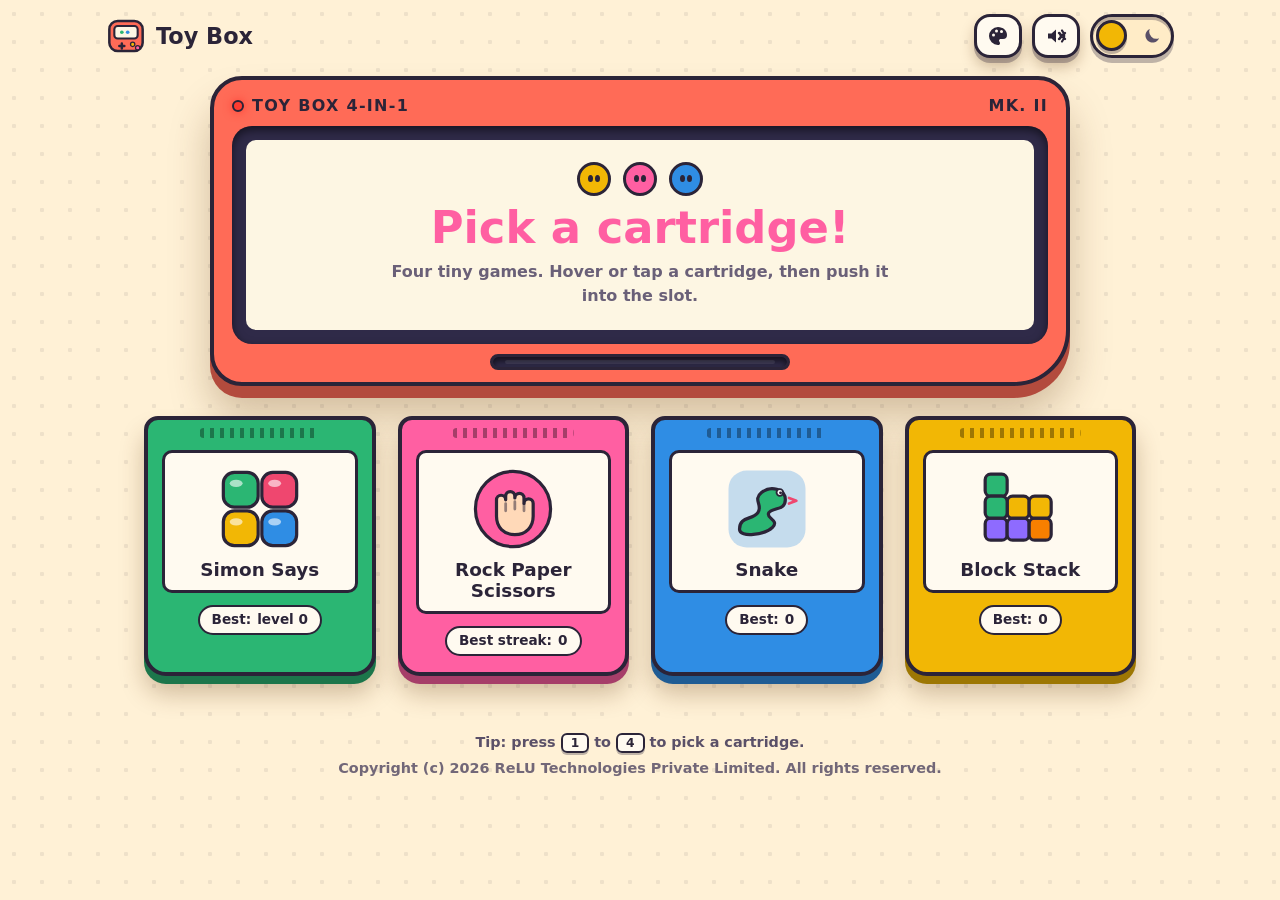
==== index.html @ 9ceb3d46 "Redesign as Toy Box Arcade with light and dark themes Replace the cyberpunk look with a toy-console " ====
<!DOCTYPE html>
<!-- Copyright (c) 2026 ReLU Technologies Private Limited. All rights reserved. -->
<html lang="en" data-theme="light">

<head>
    <meta charset="UTF-8">
    <meta name="viewport" content="width=device-width, initial-scale=1.0">
    <meta name="description" content="Toy Box Arcade - a playroom of four quick browser games on a chunky toy console. Light and dark themes.">
    <meta name="theme-color" content="#fff1d6">
    <meta property="og:title" content="Toy Box Arcade">
    <meta property="og:description" content="Four quick browser games on a chunky toy console. Pick a cartridge and play.">
    <meta property="og:type" content="website">
    <title>Toy Box Arcade</title>
    <link rel="icon" type="image/svg+xml" href="favicon.svg">
    <link rel="preload" href="fonts/fredoka.woff2" as="font" type="font/woff2" crossorigin>
    <script>
        // Set the theme before first paint to avoid a flash
        (function () {
            try {
                var t = localStorage.getItem('toybox_theme');
                if (t !== 'light' && t !== 'dark') t = matchMedia('(prefers-color-scheme: dark)').matches ? 'dark' : 'light';
                document.documentElement.dataset.theme = t;
                var s = localStorage.getItem('toybox_shell');
                if (s) document.documentElement.dataset.shell = s;
            } catch (e) { }
        })();
    </script>
    <link rel="stylesheet" href="toybox.css">
    <link rel="stylesheet" href="hub.css">
</head>

<body>
    <a class="skip-link" href="#games">Skip to games</a>

    <header class="topbar">
        <a class="brand" href="index.html" aria-label="Toy Box Arcade home">
            <svg class="brand-mark" aria-hidden="true"><use href="assets/icons.svg#i-brand"></use></svg>
            <span>Toy Box</span>
        </a>
        <div class="topbar-actions">
            <button type="button" class="toy-btn toy-btn--ghost icon-btn" id="shell-btn" aria-label="Change console color" title="Change console color">
                <svg aria-hidden="true"><use href="assets/icons.svg#i-paint"></use></svg>
            </button>
            <button type="button" class="toy-btn toy-btn--ghost icon-btn hud-audio-toggle" aria-label="Sound" aria-pressed="true" title="Sound on / off">
                <svg aria-hidden="true"><use href="assets/icons.svg#i-sound"></use></svg>
            </button>
            <button type="button" class="theme-switch" data-theme-toggle role="switch" aria-checked="false" aria-label="Dark mode" title="Light / dark mode">
                <svg class="ts-icon ts-sun" aria-hidden="true"><use href="assets/icons.svg#i-sun"></use></svg>
                <svg class="ts-icon ts-moon" aria-hidden="true"><use href="assets/icons.svg#i-moon"></use></svg>
                <span class="ts-knob"></span>
            </button>
        </div>
    </header>

    <main>
        <section class="game-console hub-console" id="console" style="--gc-w: 860px" aria-labelledby="hub-title">
            <div class="console-head">
                <span class="plate"><span class="led" aria-hidden="true"></span>Toy Box 4-in-1</span>
                <span class="plate" aria-hidden="true">Mk. II</span>
            </div>
            <div class="bezel">
                <div class="screen hub-screen" id="hub-screen" aria-live="polite">
                    <div class="screen-faces" aria-hidden="true">
                        <span class="face f1"></span><span class="face f2"></span><span class="face f3"></span>
                    </div>
                    <h1 id="hub-title">Pick a cartridge!</h1>
                    <p id="hub-desc">Four tiny games. Hover or tap a cartridge, then push it into the slot.</p>
                    <p class="hub-record" id="hub-record" hidden></p>
                </div>
            </div>
            <div class="slot" aria-hidden="true"><span></span></div>
        </section>

        <section class="shelf" id="games" aria-label="Games">
            <a class="cart cart--green" href="Games/Project_Memory/index.html" data-game="memory"
               data-title="Simon Says" data-desc="Watch the colors light up, then repeat the pattern. How long can you remember?">
                <span class="cart-grip" aria-hidden="true"></span>
                <span class="cart-label">
                    <svg class="cart-art" aria-hidden="true"><use href="assets/icons.svg#a-memory"></use></svg>
                    <span class="cart-name">Simon Says</span>
                </span>
                <span class="chip" id="record-memory">Best: <b>level 0</b></span>
            </a>
            <a class="cart cart--pink" href="Games/Project_RPS/index.html" data-game="rps"
               data-title="Rock Paper Scissors" data-desc="Beat the robot in a best-of-1, 3 or 5 and build a winning streak.">
                <span class="cart-grip" aria-hidden="true"></span>
                <span class="cart-label">
                    <svg class="cart-art" aria-hidden="true"><use href="assets/icons.svg#a-rps"></use></svg>
                    <span class="cart-name">Rock Paper Scissors</span>
                </span>
                <span class="chip" id="record-rps">Best streak: <b>0</b></span>
            </a>
            <a class="cart cart--blue" href="Games/Project_Snake/index.html" data-game="snake"
               data-title="Snake" data-desc="Guide the hungry snake to the snacks without biting your own tail.">
                <span class="cart-grip" aria-hidden="true"></span>
                <span class="cart-label">
                    <svg class="cart-art" aria-hidden="true"><use href="assets/icons.svg#a-snake"></use></svg>
                    <span class="cart-name">Snake</span>
                </span>
                <span class="chip" id="record-snake">Best: <b>0</b></span>
            </a>
            <a class="cart cart--yellow" href="Games/Project_Tetris/index.html" data-game="tetris"
               data-title="Block Stack" data-desc="Spin and drop falling blocks to clear whole lines before they pile up.">
                <span class="cart-grip" aria-hidden="true"></span>
                <span class="cart-label">
                    <svg class="cart-art" aria-hidden="true"><use href="assets/icons.svg#a-tetris"></use></svg>
                    <span class="cart-name">Block Stack</span>
                </span>
                <span class="chip" id="record-tetris">Best: <b>0</b></span>
            </a>
        </section>
    </main>

    <footer class="site-foot">
        <p>Tip: press <kbd>1</kbd> to <kbd>4</kbd> to pick a cartridge.</p>
        <p>Copyright (c) 2026 ReLU Technologies Private Limited. All rights reserved.</p>
    </footer>

    <script src="toybox.js"></script>
    <script src="hub.js"></script>
</body>

</html>
---- toybox.css ----
/* Copyright (c) 2026 ReLU Technologies Private Limited. All rights reserved. */
/* ==========================================================================
   TOYBOX DESIGN SYSTEM - shared tokens and components
   A chunky toy-console playroom with a light (day) and a dark (night) theme.
   Theme is set with <html data-theme="light|dark">, console color with
   <html data-shell="tomato|sky|mint|grape|lemon">.
   ========================================================================== */

@font-face { font-family: "Fredoka"; font-style: normal; font-weight: 300 700; font-display: swap; src: url("fonts/fredoka.woff2") format("woff2"); }
@font-face { font-family: "Nunito"; font-style: normal; font-weight: 200 1000; font-display: swap; src: url("fonts/nunito.woff2") format("woff2"); }

:root,
[data-theme="light"] {
  color-scheme: light;
  --bg: #fff1d6;
  --bg-dots: rgba(43, 36, 56, 0.08);
  --surface: #fffaf0;
  --surface-2: #ffecc7;
  --ink: #2b2438;
  --ink-soft: #5a5068;
  --outline: #2b2438;
  --edge: rgba(43, 36, 56, 0.3);
  --shadow: rgba(88, 52, 10, 0.28);
  --bezel: #2f2a48;
  --screen-bg: #fdf6e3;
  --screen-ink: #2b2438;
  --screen-soft: #6a6078;
  --screen-grid: rgba(43, 36, 56, 0.08);
  --focus: #1558d6;
  --c-green: #2bb673;
  --c-red: #ef476f;
  --c-yellow: #f2b705;
  --c-blue: #2f8de4;
  --c-purple: #8e6bff;
  --c-orange: #f77f00;
  --c-pink: #ff5fa2;
}

[data-theme="dark"] {
  color-scheme: dark;
  --bg: #1c1832;
  --bg-dots: rgba(255, 255, 255, 0.06);
  --surface: #2a2548;
  --surface-2: #352f5c;
  --ink: #f7f1ff;
  --ink-soft: #c3badf;
  --outline: #0d0b1b;
  --edge: rgba(0, 0, 0, 0.45);
  --shadow: rgba(0, 0, 0, 0.5);
  --bezel: #0d0b1b;
  --screen-bg: #16132b;
  --screen-ink: #f7f1ff;
  --screen-soft: #b4abd4;
  --screen-grid: rgba(255, 255, 255, 0.07);
  --focus: #ffd23f;
  --c-green: #3ee08f;
  --c-red: #ff6b8b;
  --c-yellow: #ffd23f;
  --c-blue: #5cb0ff;
  --c-purple: #a58bff;
  --c-orange: #ff9a3c;
  --c-pink: #ff7eb6;
}

:root,
[data-shell="tomato"] { --shell: #ff6b57; }
[data-shell="sky"] { --shell: #4cc3ff; }
[data-shell="mint"] { --shell: #4ddba8; }
[data-shell="grape"] { --shell: #a58bff; }
[data-shell="lemon"] { --shell: #ffd23f; }

:root {
  --shell-edge: color-mix(in srgb, var(--shell) 70%, #000);
  --on-shell: #2b2438;
  --font-display: "Fredoka", ui-rounded, "Arial Rounded MT Bold", system-ui, sans-serif;
  --font-body: "Nunito", ui-rounded, system-ui, -apple-system, "Segoe UI", sans-serif;
  --ease-boing: cubic-bezier(0.34, 1.56, 0.64, 1);
}

@view-transition { navigation: auto; }

*, *::before, *::after { box-sizing: border-box; }

html { -webkit-text-size-adjust: 100%; }

body {
  margin: 0;
  min-height: 100vh;
  min-height: 100dvh;
  font-family: var(--font-body);
  font-size: 1rem;
  line-height: 1.5;
  color: var(--ink);
  background-color: var(--bg);
  background-image: radial-gradient(var(--bg-dots) 2px, transparent 2.5px);
  background-size: 28px 28px;
  transition: background-color 0.4s ease, color 0.4s ease;
}

h1, h2, h3, p { margin: 0; }

img, svg { max-width: 100%; }

button { font: inherit; color: inherit; }

.hidden { display: none !important; }

.visually-hidden {
  position: absolute !important;
  width: 1px; height: 1px;
  overflow: hidden;
  clip: rect(0 0 0 0);
  white-space: nowrap;
}

:focus-visible {
  outline: 4px solid var(--focus);
  outline-offset: 3px;
  border-radius: 8px;
}

.skip-link {
  position: absolute;
  left: 12px; top: -64px;
  z-index: 100;
  padding: 10px 16px;
  background: var(--surface);
  color: var(--ink);
  border: 3px solid var(--outline);
  border-radius: 12px;
  font-weight: 800;
  transition: top 0.15s;
}
.skip-link:focus { top: 12px; }

/* -- Top bar -- */
.topbar {
  display: flex;
  align-items: center;
  justify-content: space-between;
  gap: 12px;
  width: min(100%, 1100px);
  margin: 0 auto;
  padding: 14px 16px;
}

.topbar-actions { display: flex; align-items: center; gap: 10px; flex-wrap: wrap; justify-content: flex-end; }

.brand {
  display: inline-flex;
  align-items: center;
  gap: 10px;
  font: 700 1.4rem/1 var(--font-display);
  color: var(--ink);
  text-decoration: none;
}
.brand-mark { width: 40px; height: 40px; flex: none; }

.page-title {
  font: 700 clamp(1.1rem, 3.4vw, 1.5rem)/1.1 var(--font-display);
  color: var(--ink);
  text-align: center;
  flex: 1;
}

/* -- Buttons -- */
.toy-btn {
  display: inline-flex;
  align-items: center;
  justify-content: center;
  gap: 0.5em;
  min-height: 44px;
  padding: 0.65em 1.25em;
  font: 700 1rem/1.1 var(--font-display);
  color: var(--on-shell);
  background: var(--shell);
  border: 3px solid var(--outline);
  border-radius: 999px;
  box-shadow: 0 5px 0 var(--shell-edge), 0 9px 14px var(--shadow);
  cursor: pointer;
  text-decoration: none;
  touch-action: manipulation;
  -webkit-tap-highlight-color: transparent;
  transition: transform 0.12s var(--ease-boing), box-shadow 0.12s;
}
.toy-btn:hover { transform: translateY(-2px); }
.toy-btn:active { transform: translateY(4px) scale(0.98, 0.95); box-shadow: 0 1px 0 var(--shell-edge); }

.toy-btn--ghost {
  color: var(--ink);
  background: var(--surface);
  box-shadow: 0 5px 0 var(--edge), 0 9px 14px var(--shadow);
}
.toy-btn--ghost:active { box-shadow: 0 1px 0 var(--edge); }

.toy-btn.active,
.toy-btn[aria-pressed="true"].is-choice {
  background: var(--ink);
  color: var(--surface);
}

.icon-btn { width: 48px; padding: 0; border-radius: 16px; }
.icon-btn svg { width: 24px; height: 24px; }

/* Sound toggle: waves hide and a slash appears when muted */
.hud-audio-toggle .slash { display: none; }
.hud-audio-toggle.off .wave { display: none; }
.hud-audio-toggle.off .slash { display: inline; }

/* -- Light / dark switch -- */
.theme-switch {
  position: relative;
  width: 84px;
  height: 44px;
  padding: 0;
  background: var(--surface-2);
  border: 3px solid var(--outline);
  border-radius: 999px;
  box-shadow: inset 0 3px 0 var(--edge), 0 5px 0 var(--edge);
  cursor: pointer;
  -webkit-tap-highlight-color: transparent;
}
.theme-switch .ts-icon {
  position: absolute;
  top: 9px;
  width: 20px; height: 20px;
  color: var(--ink-soft);
}
.theme-switch .ts-sun { left: 9px; }
.theme-switch .ts-moon { right: 9px; }
.theme-switch .ts-knob {
  position: absolute;
  top: 3px; left: 3px;
  width: 31px; height: 31px;
  background: var(--c-yellow);
  border: 3px solid var(--outline);
  border-radius: 50%;
  box-shadow: 0 3px 0 var(--edge);
  transition: transform 0.35s var(--ease-boing), background-color 0.3s;
}
.theme-switch[aria-checked="true"] .ts-knob {
  transform: translateX(40px);
  background: #e7dcff;
}

/* -- Panels, chips, console frame -- */
.chip {
  display: inline-flex;
  align-items: center;
  gap: 6px;
  padding: 4px 12px;
  font: 700 0.85rem/1.3 var(--font-display);
  color: var(--ink);
  background: var(--surface);
  border: 2px solid var(--outline);
  border-radius: 999px;
}
.chip b { font-weight: 700; }

.game-console {
  position: relative;
  width: min(100%, var(--gc-w, 760px));
  margin: 8px auto 40px;
  padding: 18px 18px 22px;
  background: var(--shell);
  border: 4px solid var(--outline);
  border-radius: 32px 32px 56px 32px;
  box-shadow: 0 12px 0 var(--shell-edge), 0 30px 40px var(--shadow);
  transition: background-color 0.4s;
}

.console-head {
  display: flex;
  align-items: center;
  justify-content: space-between;
  gap: 10px;
  flex-wrap: wrap;
  margin-bottom: 12px;
  color: var(--on-shell);
}
.console-head .plate {
  font: 700 1rem/1 var(--font-display);
  letter-spacing: 0.08em;
  text-transform: uppercase;
}
.led {
  display: inline-block;
  width: 12px; height: 12px;
  margin-right: 8px;
  vertical-align: -1px;
  background: #ff3b30;
  border: 2px solid var(--outline);
  border-radius: 50%;
  box-shadow: 0 0 10px #ff3b30;
  animation: led-blink 2.4s ease-in-out infinite;
}
@keyframes led-blink { 50% { opacity: 0.45; } }

.bezel {
  padding: 14px;
  background: var(--bezel);
  border-radius: 20px;
  box-shadow: inset 0 4px 10px rgba(0, 0, 0, 0.55);
}

.screen {
  position: relative;
  padding: 16px;
  color: var(--screen-ink);
  background: var(--screen-bg);
  border-radius: 10px;
  overflow: hidden;
  transition: background-color 0.4s, color 0.4s;
}

.console-foot {
  display: flex;
  align-items: center;
  justify-content: center;
  flex-wrap: wrap;
  gap: 14px;
  margin-top: 18px;
}

/* -- Overlays (pause / game over) -- */
.toy-overlay {
  position: absolute;
  inset: 0;
  z-index: 5;
  flex-direction: column;
  align-items: center;
  justify-content: center;
  gap: 8px;
  padding: 16px;
  text-align: center;
  color: var(--screen-ink);
  background: color-mix(in srgb, var(--screen-bg) 88%, transparent);
  cursor: pointer;
}
.toy-overlay .overlay-title { font: 700 clamp(2rem, 8vw, 3rem)/1 var(--font-display); color: var(--c-pink); }
.toy-overlay .overlay-sub { font-weight: 700; color: var(--screen-soft); }

.toy-card {
  padding: 22px 26px;
  text-align: center;
  background: var(--surface);
  color: var(--ink);
  border: 4px solid var(--outline);
  border-radius: 24px;
  box-shadow: 0 8px 0 var(--edge), 0 18px 30px var(--shadow);
  animation: pop-in 0.45s var(--ease-boing);
}
.toy-card h2 { font: 700 1.9rem/1.1 var(--font-display); margin-bottom: 6px; }
.toy-card p { color: var(--ink-soft); font-weight: 700; margin-bottom: 14px; }

@keyframes pop-in {
  from { transform: scale(0.6) rotate(-4deg); opacity: 0; }
  to { transform: scale(1) rotate(0); opacity: 1; }
}

/* -- On-screen touch controls -- */
.touch-pad { display: none; }
@media (hover: none), (pointer: coarse) {
  .touch-pad { display: grid; }
}

.round-btn {
  width: 64px; height: 64px;
  padding: 0;
  display: grid;
  place-items: center;
  font: 700 1.5rem/1 var(--font-display);
  color: var(--ink);
  background: var(--surface);
  border: 3px solid var(--outline);
  border-radius: 50%;
  box-shadow: 0 6px 0 var(--edge), 0 10px 14px var(--shadow);
  cursor: pointer;
  touch-action: manipulation;
  -webkit-tap-highlight-color: transparent;
  user-select: none;
  transition: transform 0.1s;
}
.round-btn:active { transform: translateY(5px) scale(0.96); box-shadow: 0 1px 0 var(--edge); }

/* -- Footer -- */
.site-foot {
  margin: 56px auto 28px;
  padding: 0 16px;
  text-align: center;
  color: var(--ink-soft);
  font-size: 0.9rem;
  font-weight: 700;
}
.site-foot p + p { margin-top: 4px; font-weight: 600; opacity: 0.85; }

@media (prefers-reduced-motion: reduce) {
  *, *::before, *::after {
    animation-duration: 0.01ms !important;
    animation-iteration-count: 1 !important;
    transition-duration: 0.01ms !important;
    scroll-behavior: auto !important;
  }
  @view-transition { navigation: none; }
}

@media (forced-colors: active) {
  .toy-btn, .round-btn, .chip, .theme-switch, .game-console, .toy-card { border-color: CanvasText; }
}
---- hub.css ----
/* Copyright (c) 2026 ReLU Technologies Private Limited. All rights reserved. */
/* Hub page: the console on the desk and the cartridge shelf */

main { padding: 0 16px; }

.hub-console { margin-top: 4px; margin-bottom: 0; padding-bottom: 38px; }

.hub-screen {
  min-height: 190px;
  display: flex;
  flex-direction: column;
  justify-content: center;
  align-items: center;
  gap: 8px;
  text-align: center;
}
.hub-screen h1 {
  font: 700 clamp(1.8rem, 6vw, 2.8rem)/1.05 var(--font-display);
  color: var(--accent, var(--c-pink));
  transition: color 0.25s;
}
.hub-screen p { max-width: 46ch; color: var(--screen-soft); font-weight: 700; }
.hub-screen .hub-record { color: var(--screen-ink); font-family: var(--font-display); }
.hub-screen.swap h1,
.hub-screen.swap p { animation: swap-in 0.3s var(--ease-boing); }
@keyframes swap-in { from { transform: translateY(8px) scale(0.96); opacity: 0; } }

.screen-faces { display: flex; gap: 12px; }
.face {
  position: relative;
  width: 34px; height: 34px;
  border-radius: 50%;
  background: var(--c-yellow);
  border: 3px solid var(--screen-ink);
  animation: bob 2.2s ease-in-out infinite;
}
.face::before, .face::after {
  content: "";
  position: absolute;
  top: 10px;
  width: 5px; height: 7px;
  background: var(--screen-ink);
  border-radius: 50%;
}
.face::before { left: 8px; }
.face::after { right: 8px; }
.face.f2 { background: var(--c-pink); animation-delay: -0.7s; }
.face.f3 { background: var(--c-blue); animation-delay: -1.4s; }
@keyframes bob { 50% { transform: translateY(-9px) rotate(6deg); } }

/* The cartridge slot under the screen */
.slot {
  position: absolute;
  left: 50%;
  bottom: 12px;
  width: min(60%, 300px);
  height: 16px;
  transform: translateX(-50%);
  background: var(--bezel);
  border: 3px solid var(--outline);
  border-radius: 8px;
  box-shadow: inset 0 4px 6px rgba(0, 0, 0, 0.6);
}
.slot span {
  position: absolute;
  inset: 3px 12px;
  border-radius: 4px;
  background: rgba(255, 255, 255, 0.08);
}

/* -- Cartridge shelf -- */
.shelf {
  display: grid;
  grid-template-columns: repeat(auto-fit, minmax(190px, 1fr));
  gap: 22px;
  width: min(100%, 1000px);
  margin: 30px auto 0;
  padding: 0 4px;
}

.cart {
  --cart: var(--c-green);
  position: relative;
  display: flex;
  flex-direction: column;
  align-items: center;
  gap: 12px;
  padding: 30px 14px 16px;
  color: var(--ink);
  text-decoration: none;
  background: var(--cart);
  border: 4px solid var(--outline);
  border-radius: 14px 14px 22px 22px;
  box-shadow: 0 8px 0 color-mix(in srgb, var(--cart) 65%, #000), 0 18px 24px var(--shadow);
  cursor: pointer;
  -webkit-tap-highlight-color: transparent;
  transition: transform 0.25s var(--ease-boing), box-shadow 0.25s;
}
.cart--green { --cart: var(--c-green); }
.cart--pink { --cart: var(--c-pink); }
.cart--blue { --cart: var(--c-blue); }
.cart--yellow { --cart: var(--c-yellow); }

/* Ridged grip across the top */
.cart-grip {
  position: absolute;
  top: 8px; left: 50%;
  width: 54%; height: 10px;
  transform: translateX(-50%);
  background: repeating-linear-gradient(90deg, rgba(0, 0, 0, 0.35) 0 4px, transparent 4px 10px);
  border-radius: 4px;
}

.cart-label {
  display: flex;
  flex-direction: column;
  align-items: center;
  gap: 6px;
  width: 100%;
  padding: 12px 8px 10px;
  background: var(--surface);
  border: 3px solid var(--outline);
  border-radius: 10px;
}
.cart-art { width: 88px; height: 88px; transition: transform 0.4s var(--ease-boing); }
.cart-name { font: 700 1.15rem/1.15 var(--font-display); text-align: center; color: var(--ink); }

.cart:hover, .cart:focus-visible { transform: translateY(-12px) rotate(-1.2deg); }
.cart:nth-child(even):hover, .cart:nth-child(even):focus-visible { transform: translateY(-12px) rotate(1.2deg); }
.cart:hover .cart-art, .cart:focus-visible .cart-art { transform: scale(1.12) rotate(-6deg); }
.cart:active { transform: translateY(-2px) scale(0.98); }

/* Pushed into the slot: slide up toward the console */
.cart.inserting {
  z-index: 10;
  animation: insert 0.55s cubic-bezier(0.5, 0, 0.7, 0.3) forwards;
}
@keyframes insert {
  0% { transform: translateY(-12px); }
  30% { transform: translateY(6px); }
  100% { transform: translateY(-260px) scale(0.85); opacity: 0.2; }
}

kbd {
  padding: 1px 8px;
  font: 700 0.85em var(--font-display);
  color: var(--ink);
  background: var(--surface);
  border: 2px solid var(--outline);
  border-radius: 6px;
  box-shadow: 0 2px 0 var(--edge);
}

@media (max-width: 520px) {
  .shelf { grid-template-columns: repeat(2, 1fr); gap: 16px; }
  .cart { padding: 26px 8px 12px; }
  .cart-art { width: 64px; height: 64px; }
  .cart-name { font-size: 0.95rem; }
  .site-foot p:first-child { display: none; }
}

@media (prefers-reduced-motion: reduce) {
  .cart:hover, .cart:focus-visible, .cart:nth-child(even):hover, .cart:nth-child(even):focus-visible { transform: none; }
  .face { animation: none; }
}
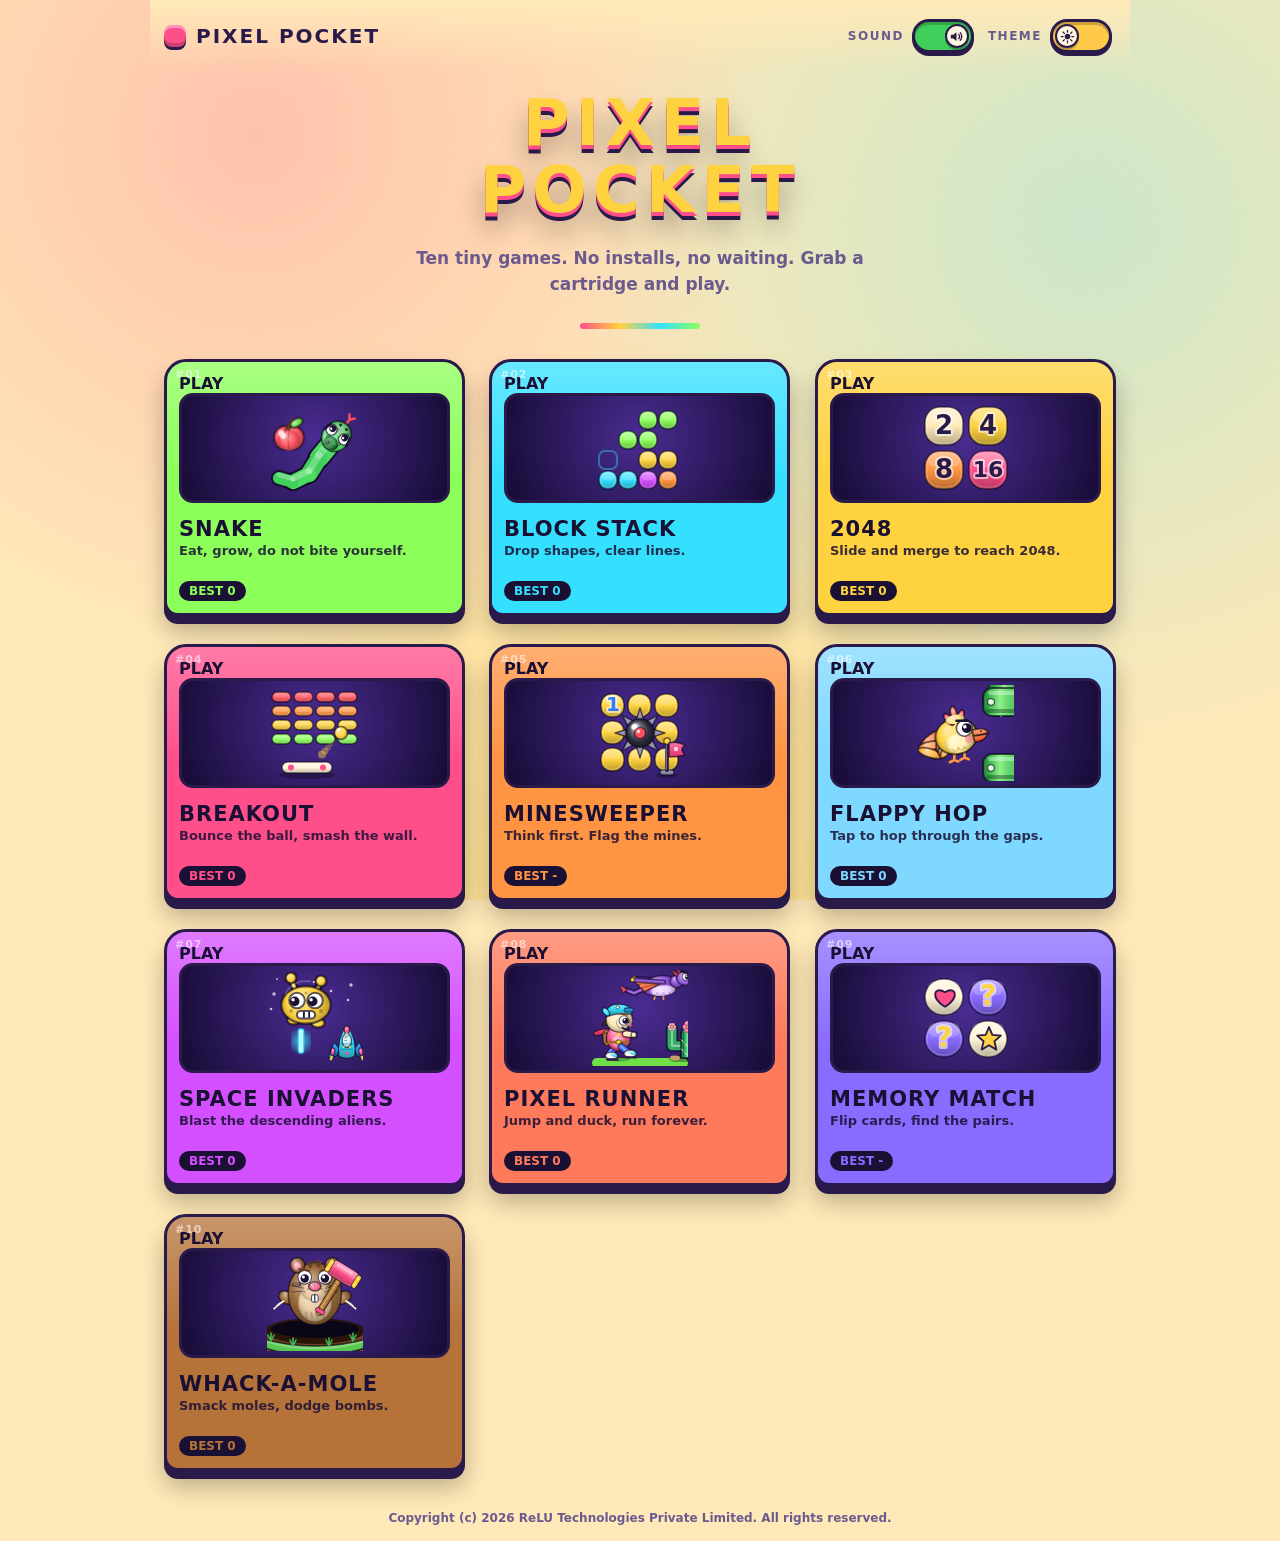
==== commit 89dbf075: "Rebuild as Pixel Pocket: 10 games, smooth vector art, toggle switches - Replace Toy Box (Simon, RPS," ====
--- a/index.html
+++ b/index.html
@@ -1,123 +1,41 @@
 <!DOCTYPE html>
 <!-- Copyright (c) 2026 ReLU Technologies Private Limited. All rights reserved. -->
-<html lang="en" data-theme="light">
-
+<html lang="en" data-mode="night">
 <head>
-    <meta charset="UTF-8">
-    <meta name="viewport" content="width=device-width, initial-scale=1.0">
-    <meta name="description" content="Toy Box Arcade - a playroom of four quick browser games on a chunky toy console. Light and dark themes.">
-    <meta name="theme-color" content="#fff1d6">
-    <meta property="og:title" content="Toy Box Arcade">
-    <meta property="og:description" content="Four quick browser games on a chunky toy console. Pick a cartridge and play.">
-    <meta property="og:type" content="website">
-    <title>Toy Box Arcade</title>
-    <link rel="icon" type="image/svg+xml" href="favicon.svg">
-    <link rel="preload" href="fonts/fredoka.woff2" as="font" type="font/woff2" crossorigin>
-    <script>
-        // Set the theme before first paint to avoid a flash
-        (function () {
-            try {
-                var t = localStorage.getItem('toybox_theme');
-                if (t !== 'light' && t !== 'dark') t = matchMedia('(prefers-color-scheme: dark)').matches ? 'dark' : 'light';
-                document.documentElement.dataset.theme = t;
-                var s = localStorage.getItem('toybox_shell');
-                if (s) document.documentElement.dataset.shell = s;
-            } catch (e) { }
-        })();
-    </script>
-    <link rel="stylesheet" href="toybox.css">
-    <link rel="stylesheet" href="hub.css">
+  <meta charset="UTF-8">
+  <meta name="viewport" content="width=device-width, initial-scale=1.0">
+  <meta name="description" content="Pixel Pocket - ten tiny pixel games including Snake, Block Stack, 2048, Breakout, Minesweeper, Flappy Hop, Space Invaders, Runner, Memory Match and Whack-a-Mole.">
+  <title>Pixel Pocket</title>
+  <link rel="icon" href="favicon.svg" type="image/svg+xml">
+  <link rel="stylesheet" href="pixel.css">
 </head>
-
 <body>
-    <a class="skip-link" href="#games">Skip to games</a>
-
-    <header class="topbar">
-        <a class="brand" href="index.html" aria-label="Toy Box Arcade home">
-            <svg class="brand-mark" aria-hidden="true"><use href="assets/icons.svg#i-brand"></use></svg>
-            <span>Toy Box</span>
-        </a>
-        <div class="topbar-actions">
-            <button type="button" class="toy-btn toy-btn--ghost icon-btn" id="shell-btn" aria-label="Change console color" title="Change console color">
-                <svg aria-hidden="true"><use href="assets/icons.svg#i-paint"></use></svg>
-            </button>
-            <button type="button" class="toy-btn toy-btn--ghost icon-btn hud-audio-toggle" aria-label="Sound" aria-pressed="true" title="Sound on / off">
-                <svg aria-hidden="true"><use href="assets/icons.svg#i-sound"></use></svg>
-            </button>
-            <button type="button" class="theme-switch" data-theme-toggle role="switch" aria-checked="false" aria-label="Dark mode" title="Light / dark mode">
-                <svg class="ts-icon ts-sun" aria-hidden="true"><use href="assets/icons.svg#i-sun"></use></svg>
-                <svg class="ts-icon ts-moon" aria-hidden="true"><use href="assets/icons.svg#i-moon"></use></svg>
-                <span class="ts-knob"></span>
-            </button>
-        </div>
-    </header>
-
-    <main>
-        <section class="game-console hub-console" id="console" style="--gc-w: 860px" aria-labelledby="hub-title">
-            <div class="console-head">
-                <span class="plate"><span class="led" aria-hidden="true"></span>Toy Box 4-in-1</span>
-                <span class="plate" aria-hidden="true">Mk. II</span>
-            </div>
-            <div class="bezel">
-                <div class="screen hub-screen" id="hub-screen" aria-live="polite">
-                    <div class="screen-faces" aria-hidden="true">
-                        <span class="face f1"></span><span class="face f2"></span><span class="face f3"></span>
-                    </div>
-                    <h1 id="hub-title">Pick a cartridge!</h1>
-                    <p id="hub-desc">Four tiny games. Hover or tap a cartridge, then push it into the slot.</p>
-                    <p class="hub-record" id="hub-record" hidden></p>
-                </div>
-            </div>
-            <div class="slot" aria-hidden="true"><span></span></div>
-        </section>
-
-        <section class="shelf" id="games" aria-label="Games">
-            <a class="cart cart--green" href="Games/Project_Memory/index.html" data-game="memory"
-               data-title="Simon Says" data-desc="Watch the colors light up, then repeat the pattern. How long can you remember?">
-                <span class="cart-grip" aria-hidden="true"></span>
-                <span class="cart-label">
-                    <svg class="cart-art" aria-hidden="true"><use href="assets/icons.svg#a-memory"></use></svg>
-                    <span class="cart-name">Simon Says</span>
-                </span>
-                <span class="chip" id="record-memory">Best: <b>level 0</b></span>
-            </a>
-            <a class="cart cart--pink" href="Games/Project_RPS/index.html" data-game="rps"
-               data-title="Rock Paper Scissors" data-desc="Beat the robot in a best-of-1, 3 or 5 and build a winning streak.">
-                <span class="cart-grip" aria-hidden="true"></span>
-                <span class="cart-label">
-                    <svg class="cart-art" aria-hidden="true"><use href="assets/icons.svg#a-rps"></use></svg>
-                    <span class="cart-name">Rock Paper Scissors</span>
-                </span>
-                <span class="chip" id="record-rps">Best streak: <b>0</b></span>
-            </a>
-            <a class="cart cart--blue" href="Games/Project_Snake/index.html" data-game="snake"
-               data-title="Snake" data-desc="Guide the hungry snake to the snacks without biting your own tail.">
-                <span class="cart-grip" aria-hidden="true"></span>
-                <span class="cart-label">
-                    <svg class="cart-art" aria-hidden="true"><use href="assets/icons.svg#a-snake"></use></svg>
-                    <span class="cart-name">Snake</span>
-                </span>
-                <span class="chip" id="record-snake">Best: <b>0</b></span>
-            </a>
-            <a class="cart cart--yellow" href="Games/Project_Tetris/index.html" data-game="tetris"
-               data-title="Block Stack" data-desc="Spin and drop falling blocks to clear whole lines before they pile up.">
-                <span class="cart-grip" aria-hidden="true"></span>
-                <span class="cart-label">
-                    <svg class="cart-art" aria-hidden="true"><use href="assets/icons.svg#a-tetris"></use></svg>
-                    <span class="cart-name">Block Stack</span>
-                </span>
-                <span class="chip" id="record-tetris">Best: <b>0</b></span>
-            </a>
-        </section>
-    </main>
-
-    <footer class="site-foot">
-        <p>Tip: press <kbd>1</kbd> to <kbd>4</kbd> to pick a cartridge.</p>
-        <p>Copyright (c) 2026 ReLU Technologies Private Limited. All rights reserved.</p>
-    </footer>
-
-    <script src="toybox.js"></script>
-    <script src="hub.js"></script>
+  <a class="skip" href="#carts">Skip to games</a>
+  <header class="bar">
+    <a class="logo" href="index.html"><i></i>Pixel Pocket</a>
+    <div class="bar-r"><button class="tgl" id="sound-btn" type="button" role="switch" aria-checked="true" aria-label="Sound"><span class="tgl-label">Sound</span><span class="tgl-track"><span class="tgl-knob"><svg class="i-on" viewBox="0 0 24 24" aria-hidden="true"><path d="M3 9v6h4l5 4V5L7 9H3z" fill="currentColor"/><path d="M15.5 8.5a5 5 0 0 1 0 7M18 6a8.5 8.5 0 0 1 0 12" fill="none" stroke="currentColor" stroke-width="2" stroke-linecap="round"/></svg><svg class="i-off" viewBox="0 0 24 24" aria-hidden="true"><path d="M3 9v6h4l5 4V5L7 9H3z" fill="currentColor"/><path d="M16 9l5 6M21 9l-5 6" fill="none" stroke="currentColor" stroke-width="2" stroke-linecap="round"/></svg></span></span></button><button class="tgl" id="mode-btn" type="button" role="switch" aria-checked="true" aria-label="Night mode"><span class="tgl-label">Theme</span><span class="tgl-track"><span class="tgl-knob"><svg class="i-on" viewBox="0 0 24 24" aria-hidden="true"><path d="M20 14.5A8.5 8.5 0 0 1 9.5 4a8.5 8.5 0 1 0 10.5 10.5z" fill="currentColor"/></svg><svg class="i-off" viewBox="0 0 24 24" aria-hidden="true"><circle cx="12" cy="12" r="4.5" fill="currentColor"/><path d="M12 2v3M12 19v3M2 12h3M19 12h3M4.9 4.9l2.1 2.1M17 17l2.1 2.1M4.9 19.1L7 17M17 7l2.1-2.1" stroke="currentColor" stroke-width="2" stroke-linecap="round"/></svg></span></span></button></div>
+  </header>
+  <main>
+    <section class="hero">
+      <h1>Pixel<br>Pocket</h1>
+      <p>Ten tiny games. No installs, no waiting. Grab a cartridge and play.</p>
+    </section>
+    <ul class="carts" id="carts">
+      <li style="--i:0"><a class="cart" style="--c:#8cff5a" href="Games/snake/index.html" data-g="snake"><div class="art"><canvas data-art="snake"></canvas></div><h2>Snake</h2><p>Eat, grow, do not bite yourself.</p><span class="score">Best <b>0</b></span></a></li>
+      <li style="--i:1"><a class="cart" style="--c:#35e0ff" href="Games/blocks/index.html" data-g="blocks"><div class="art"><canvas data-art="blocks"></canvas></div><h2>Block Stack</h2><p>Drop shapes, clear lines.</p><span class="score">Best <b>0</b></span></a></li>
+      <li style="--i:2"><a class="cart" style="--c:#ffd23f" href="Games/2048/index.html" data-g="2048"><div class="art"><canvas data-art="2048"></canvas></div><h2>2048</h2><p>Slide and merge to reach 2048.</p><span class="score">Best <b>0</b></span></a></li>
+      <li style="--i:3"><a class="cart" style="--c:#ff4f8b" href="Games/breakout/index.html" data-g="breakout"><div class="art"><canvas data-art="breakout"></canvas></div><h2>Breakout</h2><p>Bounce the ball, smash the wall.</p><span class="score">Best <b>0</b></span></a></li>
+      <li style="--i:4"><a class="cart" style="--c:#ff9442" href="Games/mines/index.html" data-g="mines"><div class="art"><canvas data-art="mines"></canvas></div><h2>Minesweeper</h2><p>Think first. Flag the mines.</p><span class="score">Best <b>-</b></span></a></li>
+      <li style="--i:5"><a class="cart" style="--c:#7fd8ff" href="Games/flappy/index.html" data-g="flappy"><div class="art"><canvas data-art="flappy"></canvas></div><h2>Flappy Hop</h2><p>Tap to hop through the gaps.</p><span class="score">Best <b>0</b></span></a></li>
+      <li style="--i:6"><a class="cart" style="--c:#d44fff" href="Games/invaders/index.html" data-g="invaders"><div class="art"><canvas data-art="invaders"></canvas></div><h2>Space Invaders</h2><p>Blast the descending aliens.</p><span class="score">Best <b>0</b></span></a></li>
+      <li style="--i:7"><a class="cart" style="--c:#ff7a5a" href="Games/runner/index.html" data-g="runner"><div class="art"><canvas data-art="runner"></canvas></div><h2>Pixel Runner</h2><p>Jump and duck, run forever.</p><span class="score">Best <b>0</b></span></a></li>
+      <li style="--i:8"><a class="cart" style="--c:#8a6bff" href="Games/memory/index.html" data-g="memory"><div class="art"><canvas data-art="memory"></canvas></div><h2>Memory Match</h2><p>Flip cards, find the pairs.</p><span class="score">Best <b>-</b></span></a></li>
+      <li style="--i:9"><a class="cart" style="--c:#b5733a" href="Games/whack/index.html" data-g="whack"><div class="art"><canvas data-art="whack"></canvas></div><h2>Whack-a-Mole</h2><p>Smack moles, dodge bombs.</p><span class="score">Best <b>0</b></span></a></li>
+    </ul>
+  </main>
+  <footer class="foot">Copyright (c) 2026 ReLU Technologies Private Limited. All rights reserved.</footer>
+  <script src="pixel.js"></script>
+  <script src="props.js"></script>
+  <script src="art.js"></script>
 </body>
-
 </html>
--- a/pixel.css
+++ b/pixel.css
@@ -0,0 +1,205 @@
+/* Copyright (c) 2026 ReLU Technologies Private Limited. All rights reserved. */
+/* Pixel Pocket - shared design system */
+:root {
+  --bg: #1a1033; --bg2: #241648; --panel: #2f1d5c; --ink: #fff4d6; --dim: #a99bd1;
+  --screen: #0d0820; --line: #0a0618; --accent: #ffd23f; --accent-ink: #1a1033;
+  --pink: #ff4f8b; --cyan: #35e0ff; --lime: #8cff5a; --orange: #ff9442;
+  --font: "Trebuchet MS", "Segoe UI", system-ui, -apple-system, sans-serif;
+}
+:root[data-mode="day"] {
+  --bg: #ffe9b8; --bg2: #ffd88a; --panel: #fff6dc; --ink: #2a1a4a; --dim: #6b5a8e;
+  --screen: #fffdf2; --line: #2a1a4a; --accent-ink: #2a1a4a;
+}
+* { box-sizing: border-box; }
+html { color-scheme: dark; }
+:root[data-mode="day"] { color-scheme: light; }
+body {
+  margin: 0; min-height: 100vh; font-family: var(--font); font-weight: 700; color: var(--ink);
+  background-color: var(--bg);
+  
+  display: flex; flex-direction: column; align-items: center;
+}
+a { color: inherit; }
+.skip { position: absolute; left: -999px; } .skip:focus { left: 8px; top: 8px; background: var(--accent); color: var(--accent-ink); padding: 8px; z-index: 9; }
+:focus-visible { outline: 3px dashed var(--cyan); outline-offset: 3px; }
+
+.bar { width: 100%; max-width: 980px; display: flex; align-items: center; justify-content: space-between; gap: 10px; padding: 14px; }
+.logo { text-decoration: none; font-size: 20px; letter-spacing: 2px; text-transform: uppercase; display: flex; align-items: center; gap: 10px; }
+.logo i { width: 22px; height: 22px; background: var(--pink); box-shadow: 4px 4px 0 var(--line), inset -4px -4px 0 #0003, inset 4px 4px 0 #fff5; display: inline-block; }
+.bar-r { display: flex; gap: 8px; }
+
+/* chunky pixel button */
+.btn {
+  font: inherit; font-size: 14px; letter-spacing: 1px; text-transform: uppercase; cursor: pointer;
+  color: var(--accent-ink); background: var(--accent); border: 3px solid var(--line); padding: 9px 14px;
+  box-shadow: 0 5px 0 var(--line); transform: translateY(0); text-decoration: none; display: inline-block;
+  min-height: 44px; transition: none;
+}
+.btn:hover { filter: brightness(1.1); }
+.btn:active, .btn.on { transform: translateY(4px); box-shadow: 0 1px 0 var(--line); }
+.btn.alt { background: var(--panel); color: var(--ink); }
+.btn.sq { width: 44px; padding: 0; text-align: center; }
+
+main { width: 100%; max-width: 980px; padding: 0 14px 24px; flex: 1; }
+.foot { padding: 16px; font-size: 12px; color: var(--dim); text-align: center; }
+
+/* handheld */
+.handheld {
+  margin: 0 auto; width: min(100%, var(--w, 560px)); background: var(--panel); border: 4px solid var(--line);
+  padding: 14px; box-shadow: 8px 8px 0 var(--line), inset 0 0 0 4px #fff2;
+  border-radius: 6px 6px 40px 6px;
+}
+.hh-top { display: flex; justify-content: space-between; align-items: center; gap: 8px; margin-bottom: 10px; flex-wrap: wrap; }
+.tag { font-size: 13px; letter-spacing: 2px; text-transform: uppercase; display: flex; align-items: center; gap: 8px; }
+.led { width: 10px; height: 10px; background: var(--lime); box-shadow: 0 0 8px var(--lime);  }
+@keyframes blink { 50% { opacity: .35; } }
+.hud { display: flex; gap: 8px; font-size: 13px; }
+.hud span { background: var(--screen); border: 3px solid var(--line); padding: 4px 8px; text-transform: uppercase; }
+.hud b { color: var(--accent); }
+.screen { position: relative; background: var(--screen); border: 4px solid var(--line); display: flex; justify-content: center; }
+.screen canvas { display: block; max-width: 100%; height: auto; touch-action: none; }
+.hh-foot { display: flex; justify-content: center; gap: 12px; margin-top: 16px; flex-wrap: wrap; align-items: center; }
+.help { text-align: center; font-size: 12px; color: var(--dim); margin: 14px 0 0; }
+
+.overlay { position: absolute; inset: 0; background: #0009; display: flex; flex-direction: column; align-items: center; justify-content: center; gap: 10px; text-align: center; padding: 12px; color: #fff4d6; }
+:root[data-mode="day"] .overlay { background: #fffdf2d9; color: #2a1a4a; }
+.overlay[hidden] { display: none; }
+.overlay h2 { margin: 0; font-size: 28px; letter-spacing: 3px; text-transform: uppercase; color: var(--accent); text-shadow: 3px 3px 0 var(--line); }
+:root[data-mode="day"] .overlay h2 { color: var(--pink); }
+.overlay p { margin: 0; font-size: 14px; }
+
+/* d-pad */
+.pad { display: none; grid-template: repeat(3, 56px) / repeat(3, 56px); gap: 4px; justify-content: center; margin-top: 16px; }
+@media (pointer: coarse) { .pad { display: grid; } }
+.pad .btn { padding: 0; font-size: 20px; min-height: 0; }
+.pad .u { grid-area: 1/2; } .pad .l { grid-area: 2/1; } .pad .r { grid-area: 2/3; } .pad .d { grid-area: 3/2; }
+
+/* hub */
+.hero { text-align: center; padding: 10px 0 24px; }
+.hero h1 { margin: 0; font-size: clamp(34px, 8vw, 64px); letter-spacing: 4px; text-transform: uppercase; color: var(--accent); text-shadow: 4px 4px 0 var(--pink), 8px 8px 0 var(--line); line-height: 1.05; }
+.hero p { margin: 22px auto 0; max-width: 480px; color: var(--dim); font-size: 15px; }
+.carts { list-style: none; padding: 0; margin: 0; display: grid; grid-template-columns: repeat(auto-fit, minmax(260px, 1fr)); gap: 24px; }
+.cart {
+  display: block; text-decoration: none; background: var(--c); color: #1a1033; border: 4px solid var(--line);
+  padding: 12px; box-shadow: 8px 8px 0 var(--line); position: relative; clip-path: none;
+  border-radius: 4px 4px 0 0; 
+}
+.cart:hover, .cart:focus-visible { transform: translate(-4px, -6px); box-shadow: 12px 14px 0 var(--line); }
+.cart:active { transform: translate(4px, 4px); box-shadow: 4px 4px 0 var(--line); }
+.cart .art { background: #1a1033; border: 4px solid var(--line); height: 110px; display: flex; align-items: center; justify-content: center; }
+.cart .art canvas { width: 96px; height: 96px; }
+.cart h2 { margin: 12px 0 2px; font-size: 20px; text-transform: uppercase; letter-spacing: 2px; }
+.cart p { margin: 0; font-size: 13px; font-weight: 700; opacity: .85; }
+.cart .score { margin-top: 10px; display: inline-block; background: #1a1033; color: var(--c); padding: 3px 8px; font-size: 12px; text-transform: uppercase; }
+.cart::after { content: ""; display: block; height: 10px; margin: 10px -12px -12px; background: repeating-linear-gradient(90deg, var(--line) 0 6px, transparent 6px 12px); opacity: .5; }
+
+@media (prefers-reduced-motion: reduce) { .led { animation: none; } .cart { transition: none; } }
+
+
+/* ---- smooth, lively skin (overrides the chunky base) ---- */
+body::before { content: ""; position: fixed; inset: 0; z-index: -1; pointer-events: none; transform: translateZ(0); background: radial-gradient(circle at 20% 15%, #ff4f8b33, transparent 40%), radial-gradient(circle at 85% 25%, #35e0ff2e, transparent 42%), radial-gradient(circle at 50% 100%, #ffd23f26, transparent 45%); }
+body { background-image: none; image-rendering: auto; }
+/* day */
+:root[data-mode="day"] body::before { background: radial-gradient(circle at 20% 15%, #ff4f8b40, transparent 40%), radial-gradient(circle at 85% 25%, #35e0ff40, transparent 42%), radial-gradient(circle at 50% 100%, #ffd23f66, transparent 45%); }
+.btn { border-radius: 14px; border-width: 2px; box-shadow: 0 5px 0 var(--line), 0 8px 14px #0004; font-weight: 800; letter-spacing: .5px; background-image: linear-gradient(180deg, #ffffff55, #ffffff00 55%); transition: transform .08s, filter .15s; }
+.btn.alt { background-image: linear-gradient(180deg, #ffffff22, #ffffff00 55%); }
+.btn:active, .btn.on { transform: translateY(4px); box-shadow: 0 1px 0 var(--line); }
+.logo i { border-radius: 8px; box-shadow: 0 3px 0 var(--line), inset 0 -4px 0 #0003, inset 0 3px 0 #fff6; }
+.handheld { border-radius: 28px 28px 56px 28px; border-width: 3px; box-shadow: 0 10px 0 var(--line), 0 24px 40px #0006, inset 0 0 0 3px #fff2, inset 0 -10px 18px #0003; background-image: linear-gradient(180deg, #ffffff18, #ffffff00 30%); animation: rise .45s cubic-bezier(.2,1.3,.4,1) both; }
+@keyframes rise { from { transform: translateY(24px) scale(.97); opacity: 0; } to { transform: none; opacity: 1; } }
+.hud span { border-radius: 10px; border-width: 2px; }
+.screen { border-radius: 16px; border-width: 4px; overflow: hidden; box-shadow: inset 0 0 24px #0008; }
+.screen canvas { image-rendering: auto; }
+.led { border-radius: 50%; animation: pulse 1.6s ease-in-out infinite; }
+@keyframes pulse { 50% { opacity: .45; transform: scale(.85); } }
+.overlay { backdrop-filter: none; border-radius: 12px; animation: fade .2s ease both; }
+@keyframes fade { from { opacity: 0; } to { opacity: 1; } }
+.overlay h2 { text-shadow: 0 3px 0 var(--line), 0 6px 12px #0006; animation: wob 1.2s ease-in-out infinite alternate; }
+@keyframes wob { from { transform: translateY(0) rotate(-1.5deg); } to { transform: translateY(-5px) rotate(1.5deg); } }
+.hero h1 { text-shadow: 0 4px 0 var(--pink), 0 8px 0 var(--line), 0 18px 28px #0005; animation: bob 2.4s ease-in-out infinite alternate; }
+@keyframes bob { from { transform: translateY(0) rotate(-1deg); } to { transform: translateY(-8px) rotate(1deg); } }
+.cart { border-radius: 22px 22px 14px 14px; border-width: 3px; box-shadow: 0 8px 0 var(--line), 0 16px 24px #0004; transition: transform .18s cubic-bezier(.2,1.4,.4,1), box-shadow .18s; background-image: linear-gradient(180deg, #ffffff40, #ffffff00 45%); }
+.cart:hover, .cart:focus-visible { transform: translateY(-8px) rotate(-.6deg); box-shadow: 0 14px 0 var(--line), 0 26px 32px #0005; }
+.cart:active { transform: translateY(3px); box-shadow: 0 3px 0 var(--line); }
+.cart .art { border-radius: 14px; border-width: 3px; background: radial-gradient(circle at 50% 40%, #4a2c92, #160b34); }
+.cart .art::before { display: none; }
+.cart .art canvas { width: 96px; height: 96px; image-rendering: auto; animation: hop 1.2s ease-in-out infinite alternate; }
+.carts li:nth-child(even) .art canvas { animation-delay: .6s; }
+@keyframes hop { from { transform: translateY(4px) scale(.96); } to { transform: translateY(-5px) scale(1.04); } }
+.cart:hover .art canvas { animation-duration: .35s; }
+.cart::before { border-radius: 8px; content: "PLAY"; }
+.cart::after { display: none; }
+.cart .score { border-radius: 10px; padding: 3px 10px; }
+.carts li { animation: rise .5s cubic-bezier(.2,1.3,.4,1) both; }
+.carts li:nth-child(n) { animation-delay: calc(var(--i, 0) * 45ms); }
+.pad .btn { border-radius: 50%; }
+@media (prefers-reduced-motion: reduce) { .handheld, .hero h1, .carts li, .cart .art canvas, .overlay h2, .led { animation: none; } .cart { transition: none; } }
+
+/* ---- performance ---- */
+.hero h1 { animation: none; will-change: auto; }
+.hero h1 span { display: inline-block; }
+.cart, .handheld, .btn { contain: layout style; }
+.cart { will-change: transform; }
+.cart .art canvas { will-change: transform; }
+.carts li { animation-fill-mode: backwards; }
+@media (max-width: 700px) { .cart .art canvas { animation: none; } .handheld { box-shadow: 0 6px 0 var(--line); } }
+
+/* ---- design pass: accent per game, hierarchy, polish ---- */
+.handheld { --c: var(--accent); position: relative; }
+.handheld::before { content: ""; position: absolute; left: 24px; right: 24px; top: 0; height: 6px; border-radius: 0 0 8px 8px; background: var(--c); box-shadow: 0 0 18px var(--c); }
+.hh-top .tag { color: var(--c); text-shadow: 0 2px 0 var(--line); font-size: 15px !important; }
+.hh-top .led { background: var(--c); box-shadow: 0 0 10px var(--c); }
+.hud b { font-variant-numeric: tabular-nums; min-width: 1ch; display: inline-block; }
+.next { display: block; text-align: center; margin: 14px auto 0; font-size: 13px; color: var(--dim); text-decoration: none; padding: 8px 12px; border-radius: 12px; }
+.next b { color: var(--c); }
+.next:hover, .next:focus-visible { background: #ffffff14; }
+.overlay { background: radial-gradient(circle at 50% 45%, #0b0620cc, #0b0620ee); }
+:root[data-mode="day"] .overlay { background: radial-gradient(circle at 50% 45%, #fffdf2e6, #fff3d4f2); }
+.overlay .btn { margin-top: 6px; padding: 12px 28px; font-size: 16px; }
+.hero { padding: 18px 0 30px; }
+.hero h1 { letter-spacing: 6px; }
+.hero p { font-size: 17px; line-height: 1.5; }
+.hero::after { content: ""; display: block; width: 120px; height: 6px; margin: 26px auto 0; border-radius: 6px; background: linear-gradient(90deg, var(--pink), var(--accent), var(--cyan), var(--lime)); }
+.carts { gap: 28px 24px; counter-reset: cart; }
+.cart { counter-increment: cart; }
+.cart h2 { font-size: 21px; letter-spacing: 1px; margin-top: 14px; }
+.cart p { min-height: 2.6em; line-height: 1.3; }
+.cart .score { margin-top: 4px; }
+.cart > .art::after { content: "#" counter(cart, decimal-leading-zero); position: absolute; left: 8px; top: 6px; font-size: 11px; font-weight: 800; letter-spacing: 1px; color: #fff9; }
+.bar { position: sticky; top: 0; z-index: 5; background: linear-gradient(180deg, var(--bg), transparent); }
+.btn:focus-visible, .cart:focus-visible { outline-offset: 4px; }
+@media (max-width: 520px) { .hero h1 { letter-spacing: 3px; } .hud { flex-wrap: wrap; } .bar { padding: 10px; } }
+
+/* ---- toggle switches ---- */
+.tgl { display: inline-flex; align-items: center; gap: 8px; background: none; border: 0; padding: 4px; font: inherit; color: var(--ink); cursor: pointer; min-height: 44px; border-radius: 999px; -webkit-tap-highlight-color: transparent; }
+.tgl-label { font-size: 12px; font-weight: 800; letter-spacing: 1.5px; text-transform: uppercase; color: var(--dim); }
+.tgl-track { position: relative; width: 62px; height: 34px; flex: none; border-radius: 999px; border: 3px solid var(--line); background: #6b5a8e; box-shadow: inset 0 3px 0 #0003, 0 3px 0 var(--line); transition: background .25s; }
+.tgl[aria-checked="true"] .tgl-track { background: var(--c2, var(--lime)); }
+#mode-btn { --c2: #6a4bd6; }
+:root[data-mode="day"] #mode-btn .tgl-track { background: #ffc94a; }
+#sound-btn { --c2: #3fcf5a; }
+.tgl-knob { position: absolute; top: 2px; left: 2px; width: 24px; height: 24px; border-radius: 50%; background: #fff6e0; border: 2px solid var(--line); box-shadow: 0 2px 0 #0004; display: grid; place-items: center; color: #2a1a4a; transition: transform .28s cubic-bezier(.3,1.6,.5,1); }
+.tgl[aria-checked="true"] .tgl-knob { transform: translateX(28px); }
+.tgl-knob svg { width: 15px; height: 15px; grid-area: 1 / 1; }
+.tgl .i-off { display: block; } .tgl .i-on { display: none; }
+.tgl[aria-checked="true"] .i-on { display: block; } .tgl[aria-checked="true"] .i-off { display: none; }
+.tgl:active .tgl-knob { width: 28px; }
+.tgl[aria-checked="true"]:active .tgl-knob { transform: translateX(24px); }
+.tgl:hover .tgl-track { filter: brightness(1.1); }
+.tgl:focus-visible { outline: 3px dashed var(--cyan); outline-offset: 2px; }
+.bar-r { gap: 6px; align-items: center; }
+@media (max-width: 520px) { .tgl-label { display: none; } }
+@media (prefers-reduced-motion: reduce) { .tgl-knob, .tgl-track { transition: none; } }
+
+/* ---- one console, one screen: the console hugs the game ---- */
+.handheld { width: fit-content; max-width: 100%; min-width: 0; padding: 12px; display: flex; flex-direction: column; align-items: center; }
+.handheld > * { max-width: 100%; }
+.hh-top, .hh-foot, .help, .pad, .next { width: 0; min-width: 100%; }
+.hh-top { margin-bottom: 10px; }
+.screen { width: fit-content; max-width: 100%; border-width: 3px; border-radius: 12px; background: transparent; box-shadow: inset 0 0 0 1px #fff2, 0 0 0 3px #0003; }
+.screen canvas { display: block; max-width: 100%; height: auto; border-radius: 9px; }
+.overlay { border-radius: 9px; }
+.screen::after { display: none; }
+.hh-top { gap: 6px 10px; }
+.hud { flex-wrap: wrap; }
+.screen canvas { max-width: calc(100vw - 72px); }
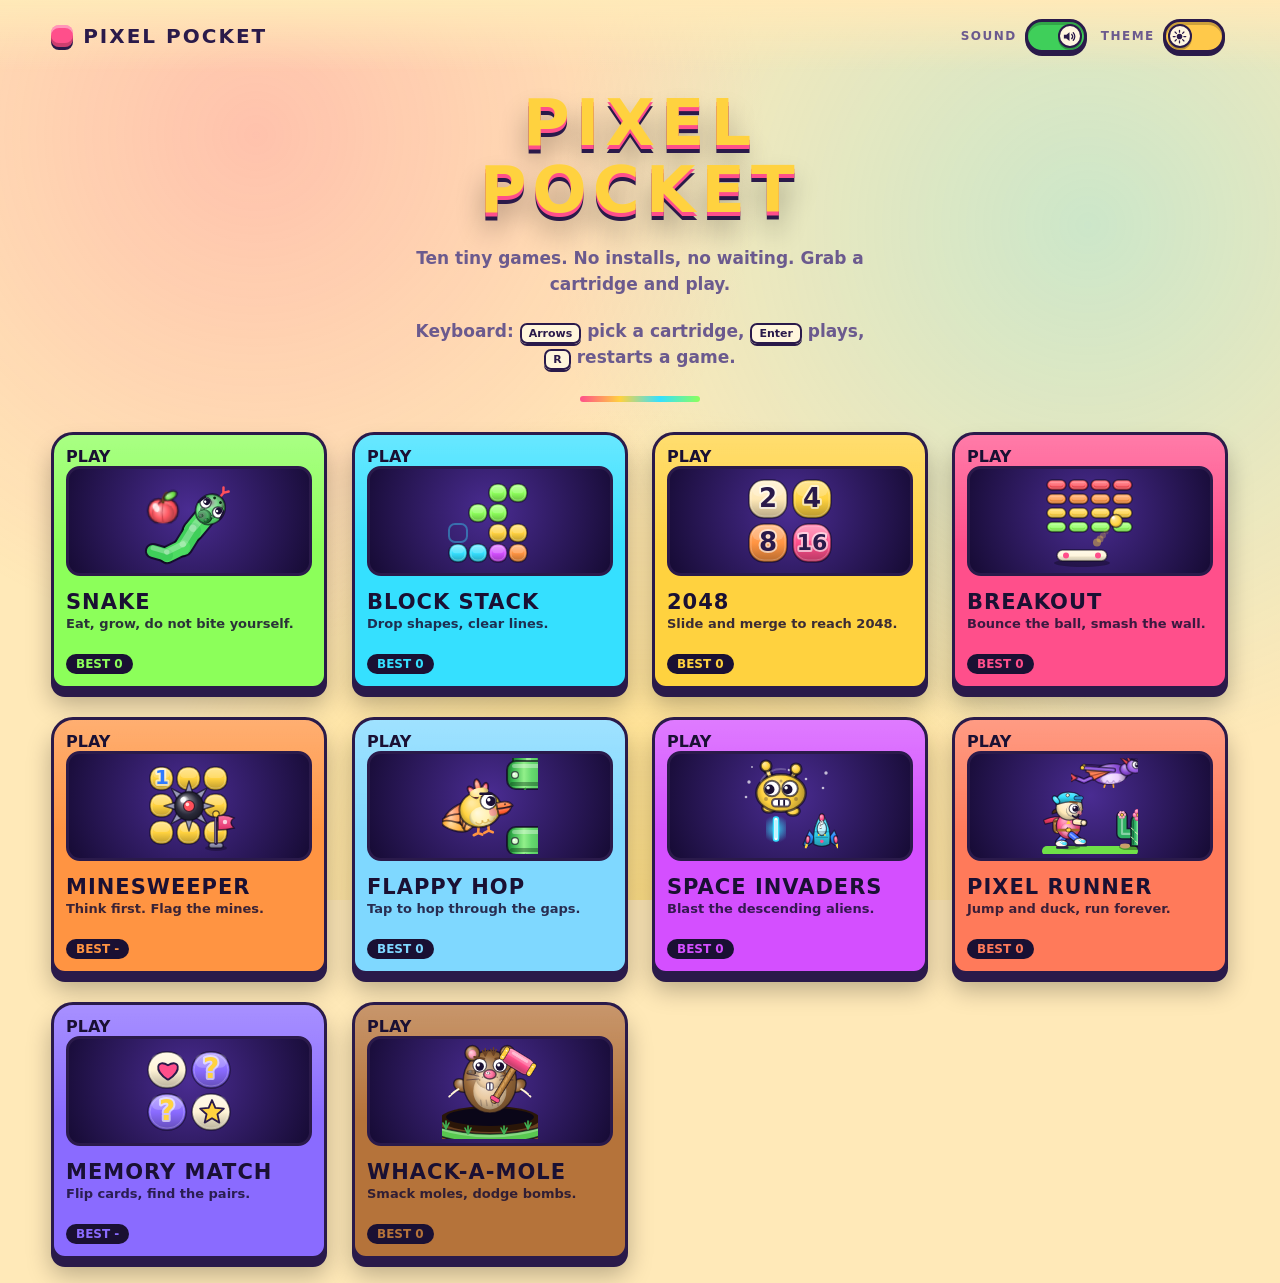
==== commit 9635aaad: "Add full keyboard access, remove company notices and footer - Whack-a-Mole: number keys match the 3x" ====
--- a/index.html
+++ b/index.html
@@ -1,5 +1,4 @@
 <!DOCTYPE html>
-<!-- Copyright (c) 2026 ReLU Technologies Private Limited. All rights reserved. -->
 <html lang="en" data-mode="night">
 <head>
   <meta charset="UTF-8">
@@ -19,6 +18,7 @@
     <section class="hero">
       <h1>Pixel<br>Pocket</h1>
       <p>Ten tiny games. No installs, no waiting. Grab a cartridge and play.</p>
+      <p class="kbd-hint">Keyboard: <kbd>Arrows</kbd> pick a cartridge, <kbd>Enter</kbd> plays, <kbd>R</kbd> restarts a game.</p>
     </section>
     <ul class="carts" id="carts">
       <li style="--i:0"><a class="cart" style="--c:#8cff5a" href="Games/snake/index.html" data-g="snake"><div class="art"><canvas data-art="snake"></canvas></div><h2>Snake</h2><p>Eat, grow, do not bite yourself.</p><span class="score">Best <b>0</b></span></a></li>
@@ -33,7 +33,6 @@
       <li style="--i:9"><a class="cart" style="--c:#b5733a" href="Games/whack/index.html" data-g="whack"><div class="art"><canvas data-art="whack"></canvas></div><h2>Whack-a-Mole</h2><p>Smack moles, dodge bombs.</p><span class="score">Best <b>0</b></span></a></li>
     </ul>
   </main>
-  <footer class="foot">Copyright (c) 2026 ReLU Technologies Private Limited. All rights reserved.</footer>
   <script src="pixel.js"></script>
   <script src="props.js"></script>
   <script src="art.js"></script>
--- a/pixel.css
+++ b/pixel.css
@@ -1,4 +1,3 @@
-/* Copyright (c) 2026 ReLU Technologies Private Limited. All rights reserved. */
 /* Pixel Pocket - shared design system */
 :root {
   --bg: #1a1033; --bg2: #241648; --panel: #2f1d5c; --ink: #fff4d6; --dim: #a99bd1;
@@ -23,7 +22,7 @@
 .skip { position: absolute; left: -999px; } .skip:focus { left: 8px; top: 8px; background: var(--accent); color: var(--accent-ink); padding: 8px; z-index: 9; }
 :focus-visible { outline: 3px dashed var(--cyan); outline-offset: 3px; }
 
-.bar { width: 100%; max-width: 980px; display: flex; align-items: center; justify-content: space-between; gap: 10px; padding: 14px; }
+.bar { width: 100%; display: flex; align-items: center; justify-content: space-between; gap: 10px; padding: 14px clamp(14px, 4vw, 56px); }
 .logo { text-decoration: none; font-size: 20px; letter-spacing: 2px; text-transform: uppercase; display: flex; align-items: center; gap: 10px; }
 .logo i { width: 22px; height: 22px; background: var(--pink); box-shadow: 4px 4px 0 var(--line), inset -4px -4px 0 #0003, inset 4px 4px 0 #fff5; display: inline-block; }
 .bar-r { display: flex; gap: 8px; }
@@ -40,8 +39,7 @@
 .btn.alt { background: var(--panel); color: var(--ink); }
 .btn.sq { width: 44px; padding: 0; text-align: center; }
 
-main { width: 100%; max-width: 980px; padding: 0 14px 24px; flex: 1; }
-.foot { padding: 16px; font-size: 12px; color: var(--dim); text-align: center; }
+main { width: 100%; padding: 0 clamp(14px, 4vw, 56px) 24px; flex: 1; }
 
 /* handheld */
 .handheld {
@@ -160,12 +158,10 @@
 .hero h1 { letter-spacing: 6px; }
 .hero p { font-size: 17px; line-height: 1.5; }
 .hero::after { content: ""; display: block; width: 120px; height: 6px; margin: 26px auto 0; border-radius: 6px; background: linear-gradient(90deg, var(--pink), var(--accent), var(--cyan), var(--lime)); }
-.carts { gap: 28px 24px; counter-reset: cart; }
-.cart { counter-increment: cart; }
+.carts { gap: 28px 24px; }
 .cart h2 { font-size: 21px; letter-spacing: 1px; margin-top: 14px; }
 .cart p { min-height: 2.6em; line-height: 1.3; }
 .cart .score { margin-top: 4px; }
-.cart > .art::after { content: "#" counter(cart, decimal-leading-zero); position: absolute; left: 8px; top: 6px; font-size: 11px; font-weight: 800; letter-spacing: 1px; color: #fff9; }
 .bar { position: sticky; top: 0; z-index: 5; background: linear-gradient(180deg, var(--bg), transparent); }
 .btn:focus-visible, .cart:focus-visible { outline-offset: 4px; }
 @media (max-width: 520px) { .hero h1 { letter-spacing: 3px; } .hud { flex-wrap: wrap; } .bar { padding: 10px; } }
@@ -203,3 +199,10 @@
 .hh-top { gap: 6px 10px; }
 .hud { flex-wrap: wrap; }
 .screen canvas { max-width: calc(100vw - 72px); }
+
+/* ---- keyboard access ---- */
+.sr { position: absolute; width: 1px; height: 1px; overflow: hidden; clip: rect(0 0 0 0); white-space: nowrap; }
+.screen canvas:focus { outline: none; }
+.screen canvas:focus-visible { outline: 4px solid var(--c, var(--accent)); outline-offset: -6px; }
+.kbd-hint { margin: 10px auto 0; font-size: 13px; color: var(--dim); }
+.kbd-hint kbd { font: inherit; font-size: 11px; font-weight: 800; padding: 2px 7px; border: 2px solid var(--line); border-radius: 7px; background: var(--panel); color: var(--ink); box-shadow: 0 2px 0 var(--line); }
